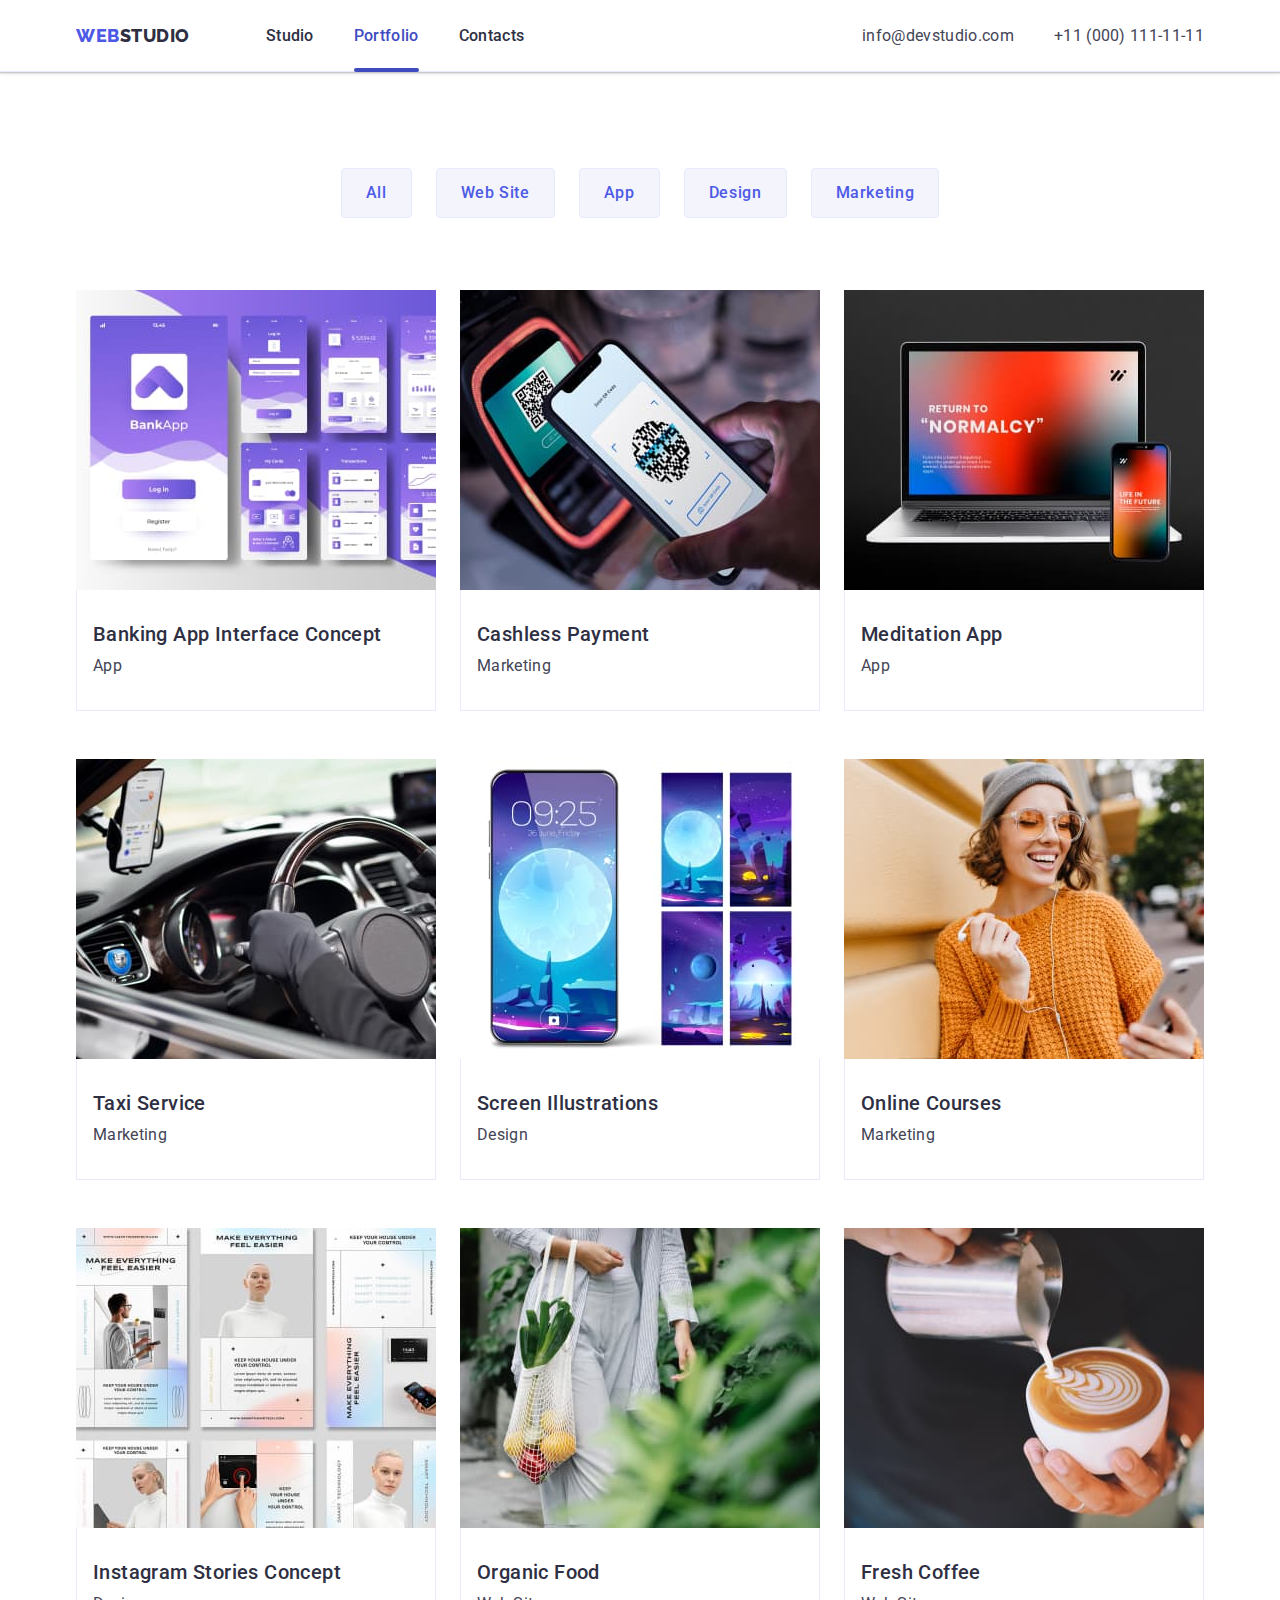
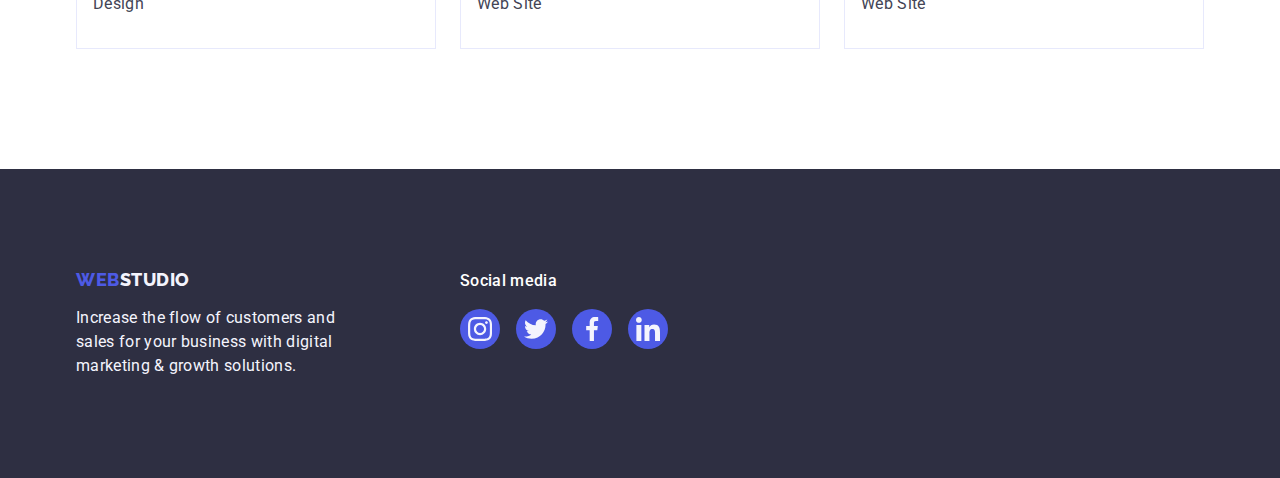
==== portfolio.html @ 0ed2af63 "Initial commit" ====
<!DOCTYPE html>
<html lang="en">
  <head>
    <meta charset="UTF-8" />
    <meta http-equiv="X-UA-Compatible" content="IE=edge" />
    <meta name="viewport" content="width=device-width, initial-scale=1.0" />
    <title>Portfolio</title>
    <link rel="preconnect" href="https://fonts.googleapis.com" />
    <link rel="preconnect" href="https://fonts.gstatic.com" crossorigin />
    <link
      href="https://fonts.googleapis.com/css2?family=Raleway:wght@800&family=Roboto:wght@400;500;700;900&display=swap"
      rel="stylesheet"
    />
    <link
      rel="stylesheet"
      href="https://cdn.jsdelivr.net/npm/modern-normalize@1.1.0/modern-normalize.min.css"
    />
    <link rel="stylesheet" href="./css/styles.css" />
  </head>
  <body>
    <!-- Head of site-->
    <header class="page-header">
      <div class="container page-header-container">
        <nav class="page-nav">
          <a class="logo-header link" href="./index.html"
            >Web<span class="accent-logo-header">Studio</span></a
          >
          <ul class="menu list">
            <li class="menu-item">
              <a class="menu-link link" href="./index.html">Studio</a>
            </li>
            <li class="menu-item">
              <a class="menu-link link line-header" href="./portfolio.html"
                >Portfolio</a
              >
            </li>
            <li class="menu-item">
              <a class="menu-link link" href="">Contacts</a>
            </li>
          </ul>
        </nav>
        <address class="contact-us list">
          <ul class="address-list list">
            <li>
              <a class="contact-us-link link" href="mailto:info@devstudio.com">
                info@devstudio.com</a
              >
            </li>
            <li>
              <a class="contact-us-link link" href="tel:+110001111111">
                +11 (000) 111-11-11</a
              >
            </li>
          </ul>
        </address>
      </div>
    </header>
    <main>
      <!-- Top line buttons -->
      <section class="section-portfolio">
        <div class="container">
          <h1 class="visually-hidden">Our jobs</h1>
          <ul class="top-line-buttons list">
            <li><button class="button-secondary" type="button">All</button></li>
            <li>
              <button class="button-secondary" type="button">Web Site</button>
            </li>
            <li><button class="button-secondary" type="button">App</button></li>
            <li>
              <button class="button-secondary" type="button">Design</button>
            </li>
            <li>
              <button class="button-secondary" type="button">Marketing</button>
            </li>
          </ul>

          <!-- Our jobs -->

          <ul class="our-jobs list">
            <li class="our-jobs-content">
              <a href class="our-jobs-link link">
                <div class="our-jobs-img-wrapper">
                  <img
                    src="./images/banking-app.jpg"
                    alt="Banking application"
                    width="360"
                  />
                  <p class="overlay">
                    14 Stylish and User-Friendly App Design Concepts · Task
                    Manager App · Calorie Tracker App · Exotic Fruit Ecommerce
                    App · Cloud Storage App
                  </p>
                </div>

                <div class="our-jobs-wrapper">
                  <h2 class="subtitle">Banking App Interface Concept</h2>
                  <p class="section-description">App</p>
                </div>
              </a>
            </li>

            <li class="our-jobs-content">
              <a href class="our-jobs-link link">
                <div class="our-jobs-img-wrapper">
                  <img
                    src="./images/cashless-payment.jpg"
                    alt="Payment via qr-code"
                    width="360"
                  />
                  <p class="overlay">
                    14 Stylish and User-Friendly App Design Concepts · Task
                    Manager App · Calorie Tracker App · Exotic Fruit Ecommerce
                    App · Cloud Storage App
                  </p>
                </div>

                <div class="our-jobs-wrapper">
                  <h2 class="subtitle">Cashless Payment</h2>
                  <p class="section-description">Marketing</p>
                </div>
              </a>
            </li>

            <li class="our-jobs-content">
              <a href class="our-jobs-link link">
                <div class="our-jobs-img-wrapper">
                  <img
                    src="./images/meditation-app.jpg"
                    alt="Laptop and phone"
                    width="360"
                  />
                  <p class="overlay">
                    14 Stylish and User-Friendly App Design Concepts · Task
                    Manager App · Calorie Tracker App · Exotic Fruit Ecommerce
                    App · Cloud Storage App
                  </p>
                </div>

                <div class="our-jobs-wrapper">
                  <h2 class="subtitle">Meditation App</h2>
                  <p class="section-description">App</p>
                </div>
              </a>
            </li>

            <li class="our-jobs-content">
              <a href class="our-jobs-link link">
                <div class="our-jobs-img-wrapper">
                  <img
                    src="./images/taxi-service.jpg"
                    alt="Hands on wheel and phone"
                    width="360"
                  />
                  <p class="overlay">
                    14 Stylish and User-Friendly App Design Concepts · Task
                    Manager App · Calorie Tracker App · Exotic Fruit Ecommerce
                    App · Cloud Storage App
                  </p>
                </div>
                <div class="our-jobs-wrapper">
                  <h2 class="subtitle">Taxi Service</h2>
                  <p class="section-description">Marketing</p>
                </div>
              </a>
            </li>

            <li class="our-jobs-content">
              <a href class="our-jobs-link link">
                <div class="our-jobs-img-wrapper">
                  <img
                    src="./images/screen-illustrations.jpg"
                    alt="Phone with screen wallpapers"
                    width="360"
                  />
                  <p class="overlay">
                    14 Stylish and User-Friendly App Design Concepts · Task
                    Manager App · Calorie Tracker App · Exotic Fruit Ecommerce
                    App · Cloud Storage App
                  </p>
                </div>
                <div class="our-jobs-wrapper">
                  <h2 class="subtitle">Screen Illustrations</h2>
                  <p class="section-description">Design</p>
                </div>
              </a>
            </li>

            <li class="our-jobs-content">
              <a href class="our-jobs-link link">
                <div class="our-jobs-img-wrapper">
                  <img
                    src="./images/online-courses.jpg"
                    alt="Girl with phone"
                    width="360"
                  />
                  <p class="overlay">
                    14 Stylish and User-Friendly App Design Concepts · Task
                    Manager App · Calorie Tracker App · Exotic Fruit Ecommerce
                    App · Cloud Storage App
                  </p>
                </div>
                <div class="our-jobs-wrapper">
                  <h2 class="subtitle">Online Courses</h2>
                  <p class="section-description">Marketing</p>
                </div>
              </a>
            </li>

            <li class="our-jobs-content">
              <a href class="our-jobs-link link">
                <div class="our-jobs-img-wrapper">
                  <img
                    src="./images/instagram-stories.jpg"
                    alt="Examples of stories design"
                    width="360"
                  />
                  <p class="overlay">
                    14 Stylish and User-Friendly App Design Concepts · Task
                    Manager App · Calorie Tracker App · Exotic Fruit Ecommerce
                    App · Cloud Storage App
                  </p>
                </div>
                <div class="our-jobs-wrapper">
                  <h2 class="subtitle">Instagram Stories Concept</h2>
                  <p class="section-description">Design</p>
                </div>
              </a>
            </li>

            <li class="our-jobs-content">
              <a href class="our-jobs-link link">
                <div class="our-jobs-img-wrapper">
                  <img
                    src="./images/organic-food.jpg"
                    alt="Girl with food in bag"
                    width="360"
                  />
                  <p class="overlay">
                    14 Stylish and User-Friendly App Design Concepts · Task
                    Manager App · Calorie Tracker App · Exotic Fruit Ecommerce
                    App · Cloud Storage App
                  </p>
                </div>

                <div class="our-jobs-wrapper">
                  <h2 class="subtitle">Organic Food</h2>
                  <p class="section-description">Web Site</p>
                </div>
              </a>
            </li>

            <li class="our-jobs-content">
              <a href class="our-jobs-link link">
                <div class="our-jobs-img-wrapper">
                  <img
                    src="./images/fresh-coffee.jpg"
                    alt="Cup of coffee"
                    width="360"
                  />
                  <p class="overlay">
                    14 Stylish and User-Friendly App Design Concepts · Task
                    Manager App · Calorie Tracker App · Exotic Fruit Ecommerce
                    App · Cloud Storage App
                  </p>
                </div>
                <div class="our-jobs-wrapper">
                  <h2 class="subtitle">Fresh Coffee</h2>
                  <p class="section-description">Web Site</p>
                </div>
              </a>
            </li>
          </ul>
        </div>
      </section>
    </main>

    <!--Footer(updated)-->
    <footer class="footer">
      <div class="container footer-content">
        <div class="logo-text">
          <a class="logo-footer link" href="./index.html"
            >Web<span class="accent-logo-footer">Studio</span></a
          >
          <p class="footer-description">
            Increase the flow of customers and sales for your business with
            digital marketing & growth solutions.
          </p>
        </div>

        <div class="social-media-footer">
          <p class="social-media-title">Social media</p>
          <ul class="social-list-footer list">
            <li class="social-list-item">
              <a href class="social-list-link footer-accent"
                ><svg class="social-list-icon" width="24" height="24">
                  <use href="./images/icon.svg#icon-instagram"></use>
                </svg>
              </a>
            </li>
            <li class="social-list-item">
              <a href class="social-list-link footer-accent"
                ><svg class="social-list-icon" width="24" height="24">
                  <use href="./images/icon.svg#icon-twitter"></use>
                </svg>
              </a>
            </li>
            <li class="social-list-item">
              <a href class="social-list-link footer-accent"
                ><svg class="social-list-icon" width="24" height="24">
                  <use href="./images/icon.svg#icon-facebook"></use>
                </svg>
              </a>
            </li>
            <li class="social-list-item">
              <a href class="social-list-link footer-accent"
                ><svg class="social-list-icon" width="24" height="24">
                  <use href="./images/icon.svg#icon-linkedin"></use>
                </svg>
              </a>
            </li>
          </ul>
        </div>
      </div>
    </footer>
  </body>
</html>
---- css/styles.css ----
:root {
  --primary-font: 'Roboto', sans-serif;
  --secondary-font: 'Raleway', sans-serif;
  --accent-color: #404bbf;

  --primary-text-color: #434455;
  --secondary-text-color: #2e2f42;
  --primary-white-color: #ffffff;
  --secondary-accent-color: #4d5ae5;
  --background-color: #f4f4fd;
  --background-color-hero: rgba(46, 47, 66, 0.7);
  --background-color-backdrop: rgba(46, 47, 66, 0.4);
  --border-color: #e7e9fc;
  --accent-green-color: #31d0aa;
  --customer-icon-color: #afb1b8;
  --transition-dur-and-func: 250ms cubic-bezier(0.4, 0, 0.2, 1);
}
h1,
h2,
h3,
h4,
p {
  margin-top: 0;
  margin-bottom: 0;
}

ul,
ol {
  margin-top: 0;
  margin-bottom: 0;
  padding-left: 0;
}

img {
  display: block;
  max-width: 100%;
}

button {
  cursor: pointer;
}
.list {
  list-style: none;
}
.link {
  text-decoration: none;
}

body {
  font-family: var(--primary-font);
  font-size: 16px;
  color: var(--primary-text-color);
  background-color: var(--primary-white-color);
}

.section {
  padding-top: 120px;
  padding-bottom: 120px;
}

.container {
  width: 1158px;
  margin-left: auto;
  margin-right: auto;
  padding-left: 15px;
  padding-right: 15px;
}

.visually-hidden {
  position: absolute;
  width: 1px;
  height: 1px;
  margin: -1px;
  border: 0;
  padding: 0;

  white-space: nowrap;
  clip-path: inset(100%);
  clip: rect(0 0 0 0);
  overflow: hidden;
}

/*-------------------- COMPONENTS--------------- */
.subtitle {
  margin-bottom: 8px;
  font-weight: 500;
  font-size: 20px;
  line-height: 1.2;

  letter-spacing: 0.02em;
  color: var(--secondary-text-color);
}

.section-description {
  line-height: 1.5;

  letter-spacing: 0.02em;
}

.button-primary {
  display: block;
  margin: auto;

  padding-top: 16px;
  padding-bottom: 16px;
  padding-left: 32px;
  padding-right: 32px;
  border-radius: 4px;
  min-width: 169px;
  height: 56px;
  font-family: inherit;
  font-size: 16px;
  font-weight: 500;
  line-height: 1.5;
  border: none;

  letter-spacing: 0.04em;

  color: var(--primary-white-color);
  background: var(--secondary-accent-color);
  box-shadow: 0px 4px 4px rgba(0, 0, 0, 0.15);
  transition: background-color var(--transition-dur-and-func);
}
.button-primary:hover,
.button-primary:focus {
  background-color: var(--accent-color);
}
.button-secondary {
  padding-top: 12px;
  padding-bottom: 12px;
  padding-left: 24px;
  padding-right: 24px;
  border: 1px solid var(--border-color);
  border-radius: 4px;
  font-family: inherit;
  font-size: 16px;
  font-weight: 500;
  line-height: 1.5;

  display: flex;
  align-items: center;
  text-align: center;
  letter-spacing: 0.04em;

  color: var(--secondary-accent-color);
  background: var(--background-color);
  transition: color var(--transition-dur-and-func),
    background-color var(--transition-dur-and-func),
    border var(--transition-dur-and-func),
    box-shadow var(--transition-dur-and-func);
}
.button-secondary:hover,
.button-secondary:focus {
  color: var(--primary-white-color);
  background-color: var(--accent-color);
  border: 1px solid transparent;
  box-shadow: 0px 3px 1px rgba(0, 0, 0, 0.1), 0px 2px 1px rgba(0, 0, 0, 0.08),
    0px 2px 2px rgba(0, 0, 0, 0.12);
}

.content {
  background-color: var(--primary-white-color);
}

/*-------------------- /COMPONENTS--------------- */
/*------------------ HEADER--------------- */
.page-header {
  padding-top: 23.5px;
  padding-bottom: 23.5px;
  border-bottom: 1px solid var(--border-color);
  box-shadow: 0px 2px 1px rgba(46, 47, 66, 0.08),
    0px 1px 1px rgba(46, 47, 66, 0.16), 0px 1px 6px rgba(46, 47, 66, 0.08);
}

.page-header-container {
  display: flex;
  align-items: center;
}
.page-nav {
  display: flex;
  align-items: center;
  margin-right: auto;
}
.menu {
  display: flex;
  align-items: center;
}
.menu-item:not(:last-child) {
  margin-right: 40px;
}

.menu-link {
  padding: 24px 0;
  font-weight: 500;
  line-height: 1.5;
  letter-spacing: 0.02em;

  color: var(--secondary-text-color);
  transition: color var(--transition-dur-and-func);
}

.menu-link:hover,
.menu-link:focus {
  color: var(--accent-color);
}

.line-header {
  position: relative;
  color: var(--accent-color);
}

.line-header::after {
  position: absolute;
  left: 0;
  bottom: -3px;
  display: block;
  width: 100%;
  height: 4px;
  border-radius: 2px;
  background-color: var(--accent-color);
  content: '';
}

.logo-header {
  margin-right: 76px;
  font-family: var(--secondary-font);
  font-weight: 800;
  font-size: 18px;
  line-height: 1.17;

  display: flex;
  align-items: center;
  letter-spacing: 0.03em;
  text-transform: uppercase;

  color: var(--secondary-accent-color);
}

.accent-logo-header {
  color: var(--secondary-text-color);
}

.address-list {
  display: flex;
  align-items: center;
  gap: 40px;
}
.contact-us {
  font-style: normal;
}

.contact-us-link {
  line-height: 1.5;
  letter-spacing: 0.02em;
  color: var(--primary-text-color);
  transition: color var(--transition-dur-and-func);
}

.contact-us-link:hover,
.contact-us-link:focus {
  color: var(--accent-color);
}

/*------------------ /HEADER--------------- */

/*-------------------- HERO--------------- */

.hero {
  padding-top: 188px;
  padding-bottom: 188px;
  background-image: linear-gradient(
      rgba(46, 47, 66, 0.7),
      rgba(46, 47, 66, 0.7)
    ),
    url(../images/bg.jpg);
  background-size: cover;
  background-color: var(--background-color-hero);
  background-repeat: no-repeat;
  background-position: center;
  max-width: 1440px;
  height: 600px;
  margin: auto;
}

.hero-title {
  margin: 0 auto 48px;
  max-width: 496px;
  font-weight: 700;
  font-size: 56px;
  line-height: 1.07;

  letter-spacing: 0.02em;

  color: var(--primary-white-color);
}

/*-------------------- /HERO--------------- */
/*-------------------- FEATURES--------------- */

.features-list {
  display: flex;
  gap: 24px;
}
.feature-content {
  flex-basis: calc((100% - 72px) / 4);
}
.feature-list-icon {
  display: flex;
  justify-content: center;
  align-items: center;
  width: 264px;
  height: 112px;
  margin-bottom: 8px;
  border-radius: 4px;
  background-color: var(--background-color);
}

/*-------------------- /FEATURES--------------- */

/*-------------------- WHAT ARE WE DOING--------------- */

.work {
  padding-top: 0;
}

.section-title {
  font-weight: 700;
  font-size: 36px;
  line-height: 1.1;

  text-align: center;
  letter-spacing: 0.02em;
  text-transform: capitalize;
  margin-bottom: 72px;

  color: var(--secondary-text-color);
}
.examples-content {
  display: flex;
  gap: 24px;
}
.pictures {
  flex-basis: calc((100% - 48px) / 3);
}

/*-------------------- /WHAT ARE WE DOING--------------- */

/*-------------------- OUR TEAM--------------- */

.our-team {
  background-color: var(--background-color);
}
.employees {
  display: flex;
  flex-wrap: wrap;
  gap: 24px;
  justify-content: center;
}
.content {
  flex-basis: calc((100% - 72px) / 4);
  box-shadow: 0px 2px 1px rgba(46, 47, 66, 0.08),
    0px 1px 1px rgba(46, 47, 66, 0.16), 0px 1px 6px rgba(46, 47, 66, 0.08);
  border-radius: 0px 0px 4px 4px;
}
.employees-wrapper {
  padding: 32px 0;
}
.name-surname {
  text-align: center;
}
.position {
  text-align: center;
  margin-bottom: 8px;
}
.social-list {
  display: flex;
  justify-content: center;
  gap: 24px;
}
.social-list-link {
  display: flex;
  justify-content: center;
  align-items: center;
  width: 40px;
  height: 40px;
  border-radius: 50%;
  background-color: var(--secondary-accent-color);
  transition: background-color var(--transition-dur-and-func);
}
.social-list-link:hover,
.social-list-link:focus {
  background-color: var(--accent-color);
}

.social-list-icon {
  fill: var(--background-color);
}
/*-------------------- /OUR TEAM--------------- */

/*-------------------- CUSTOMERS--------------- */
.customers-list {
  display: flex;
  flex-wrap: wrap;
  justify-content: center;
  gap: 24px;
}

.customer-link {
  display: flex;
  justify-content: center;
  align-items: center;
  width: 168px;
  height: 88px;
  border-radius: 4px;
  border: 1px solid currentColor;
  color: #8e8f99;
  transition: color var(--transition-dur-and-func);
}

.customer-link:hover,
.customer-link:focus {
  color: var(--accent-color);
}

.customer-icon {
  fill: currentColor;
  transition: fill var(--transition-dur-and-func);
}

/*-------------------- /CUSTOMERS--------------- */

/*-------------------- OUR JOBS--------------- */
.section-portfolio {
  padding-top: 96px;
  padding-bottom: 120px;
}

.top-line-buttons {
  display: flex;
  flex-direction: row;
  margin-bottom: 72px;
  justify-content: center;
  gap: 24px;
}

.our-jobs {
  display: flex;
  flex-wrap: wrap;
  column-gap: 24px;
  row-gap: 48px;
}

.our-jobs-content {
  flex-basis: calc((100% - 48px) / 3);
}

.our-jobs-link:hover .overlay,
.our-jobs-link:focus .overlay {
  transform: translate(0, 0);
}

.our-jobs-link {
  display: block;
  color: inherit;
  transition: box-shadow var(--transition-dur-and-func);
}
.our-jobs-link:hover,
.our-jobs-link:focus {
  box-shadow: 0px 1px 6px rgba(46, 47, 66, 0.08),
    0px 1px 1px rgba(46, 47, 66, 0.16), 0px 2px 1px rgba(46, 47, 66, 0.08);
}

.our-jobs-wrapper {
  border: 1px solid var(--border-color);
  border-top: none;
  padding-top: 32px;
  padding-bottom: 32px;
  padding-left: 16px;
  padding-right: 16px;
}

.our-jobs-img-wrapper {
  position: relative;
  overflow: hidden;
}

.overlay {
  position: absolute;
  left: 0;
  top: 0;
  width: 100%;
  height: 100%;
  overflow: auto;
  transform: translate(0, 100%);
  transition: transform var(--transition-dur-and-func);

  padding-top: 40px;
  padding-left: 32px;
  padding-right: 32px;

  color: var(--background-color);
  background-color: var(--secondary-accent-color);
  line-height: 1.5;
  letter-spacing: 0.02em;
}

/*-------------------- /OUR JOBS--------------- */

/*-------------------- FOOTER--------------- */

.footer {
  padding-top: 100px;
  padding-bottom: 100px;

  background-color: var(--secondary-text-color);
}

.logo-text {
  margin-right: 120px;
}

.logo-footer {
  display: inline-block;
  margin-bottom: 16px;
  font-family: var(--secondary-font);
  font-style: normal;
  font-weight: 800;
  font-size: 18px;
  line-height: 1.17;

  align-items: center;
  letter-spacing: 0.03em;
  text-transform: uppercase;

  color: var(--secondary-accent-color);
}
.footer-description {
  width: 264px;
  line-height: 1.5;

  letter-spacing: 0.02em;

  color: var(--background-color);
}
.accent-logo-footer {
  color: var(--background-color);
}

.social-media-title {
  margin-bottom: 16px;
  font-weight: 500;
  line-height: 1.5;
  letter-spacing: 0.02em;
  color: var(--primary-white-color);
}
.footer-content {
  display: flex;
}
.social-list-footer {
  display: flex;
  gap: 16px;
}

.footer-accent:hover,
.footer-accent:focus {
  background-color: var(--accent-green-color);
}

/*-------------------- /FOOTER--------------- */

/*-------------------- BACKDROP --------------- */
.backdrop {
  position: fixed;
  z-index: 100;
  top: 0;
  left: 0;
  width: 100%;
  height: 100%;
  background-color: var(--background-color-backdrop);
  transition: opacity var(--transition-dur-and-func),
    visibility var(--transition-dur-and-func);
}

.backdrop.is-hidden {
  opacity: 0;
  visibility: hidden;
  pointer-events: none;
}

.modal {
  position: absolute;
  top: 50%;
  left: 50%;
  transform: translate(-50%, -50%);
  width: 408px;
  height: 576px;
  background-color: rgba(252, 252, 252, 1);
  border-radius: 4px;
  box-shadow: 0px 1px 1px rgba(0, 0, 0, 0.14), 0px 1px 3px rgba(0, 0, 0, 0.12),
    0px 2px 1px rgba(0, 0, 0, 0.2);
}
.modal-close-btn {
  position: absolute;
  top: 24px;
  right: 24px;

  display: flex;
  justify-content: center;
  align-items: center;
  width: 24px;
  height: 24px;
  border-radius: 50%;
  background-color: var(--border-color);
  padding: 0;
  border: 1px solid rgba(0, 0, 0, 0.1);
  transition: border-color var(--transition-dur-and-func),
    background-color var(--transition-dur-and-func);
}
.modal-close-btn:hover,
.modal-close-btn:focus {
  border-color: var(--accent-color);
  background-color: var(--accent-color);
}
.modal-close-btn-icon {
  transition: fill var(--transition-dur-and-func);
}
.modal-close-btn:hover .modal-close-btn-icon,
.modal-close-btn:focus .modal-close-btn-icon {
  fill: var(--primary-white-color);
}

/*-------------------- /BACKDROP --------------- */
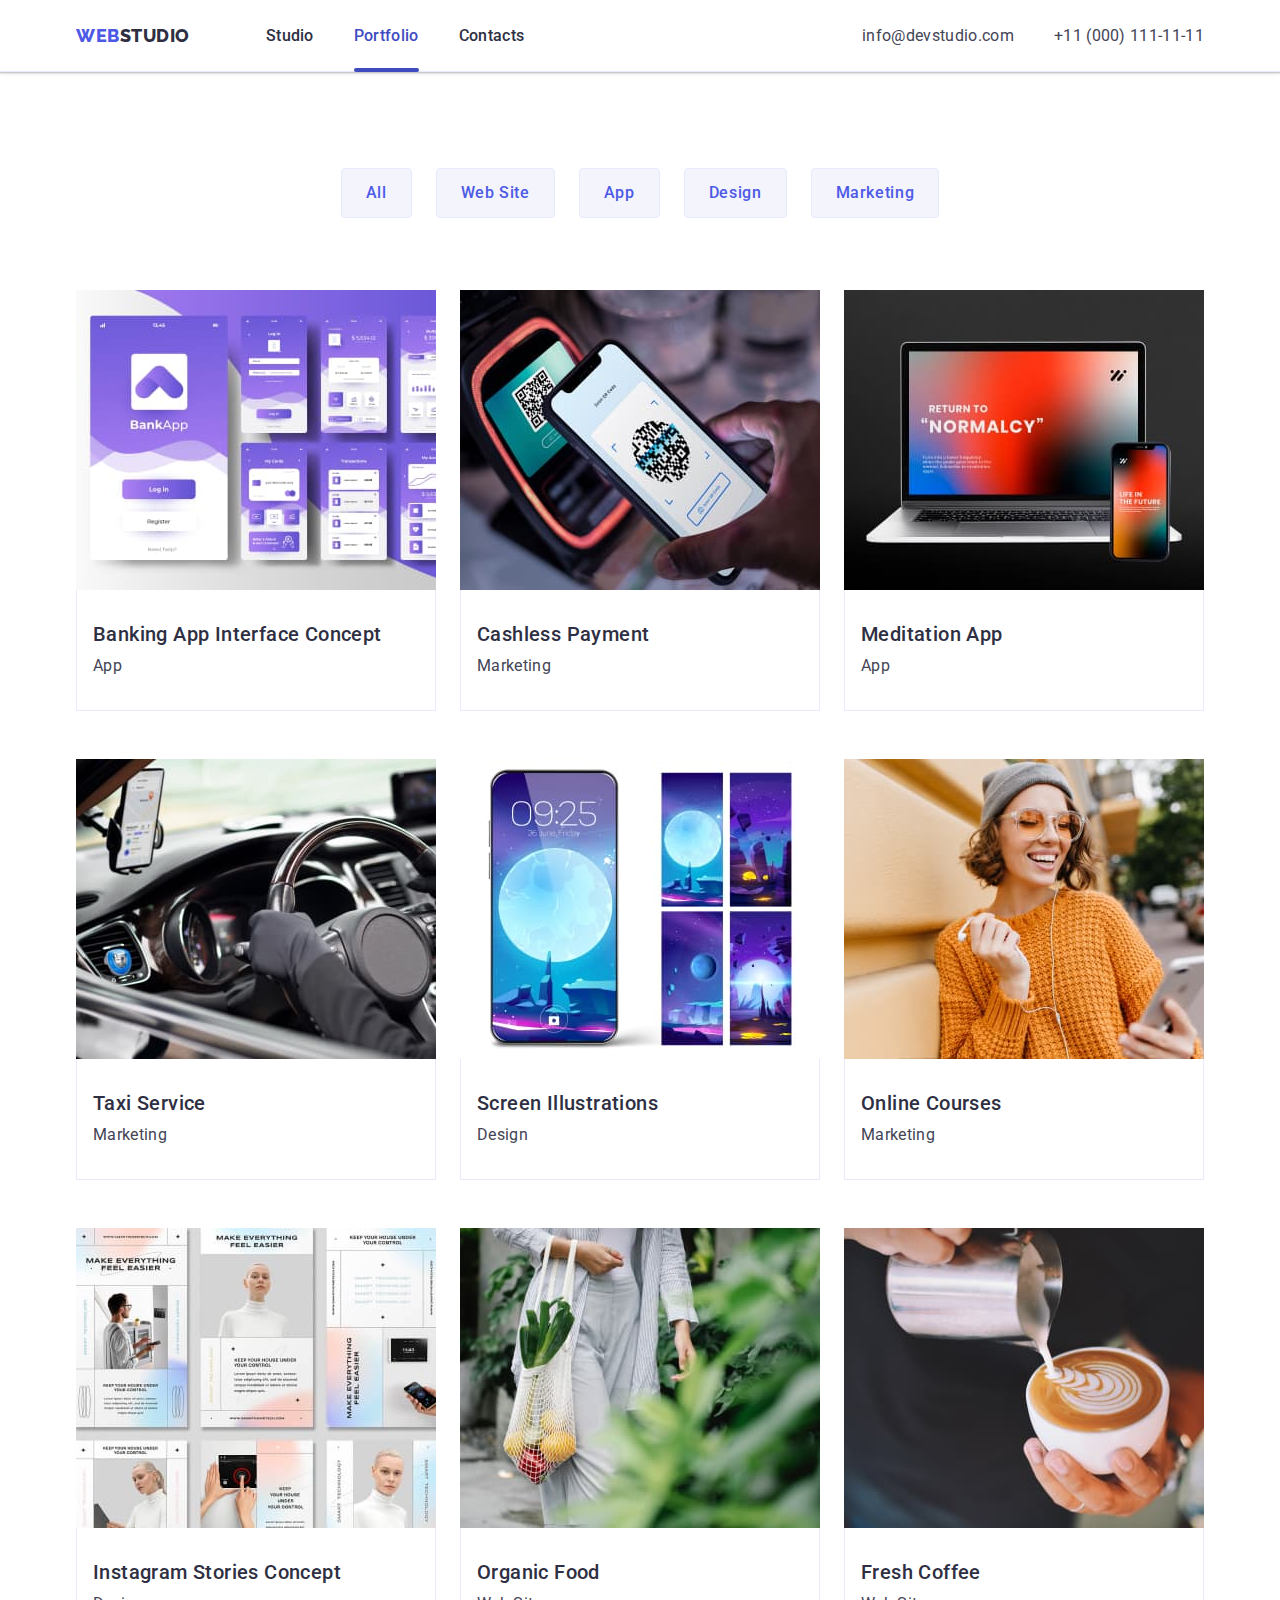
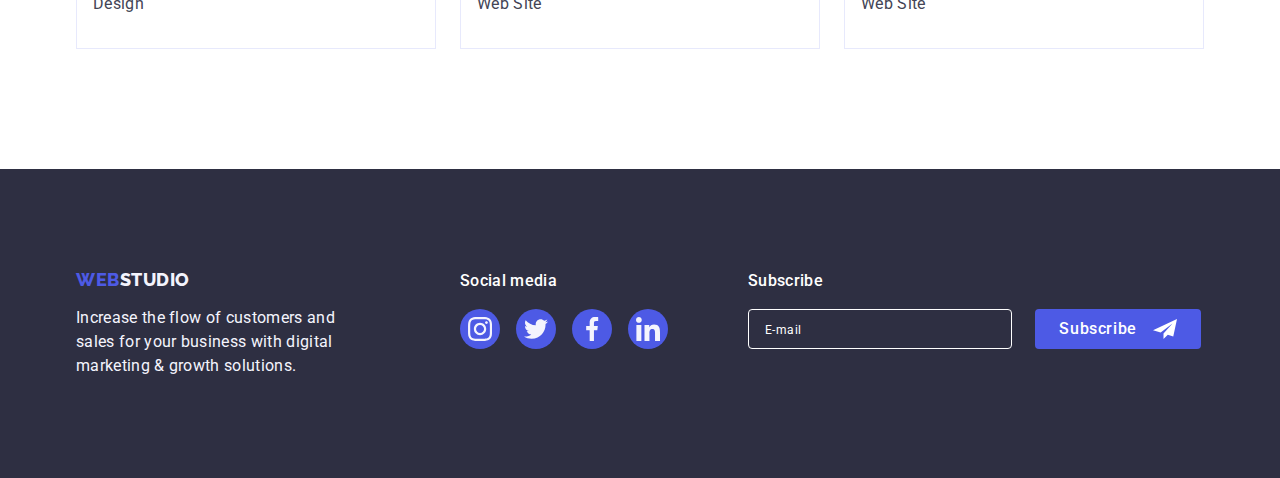
==== commit 1af835fe: "update" ====
--- a/portfolio.html
+++ b/portfolio.html
@@ -274,7 +274,7 @@
       </section>
     </main>
 
-    <!--Footer(updated)-->
+    <!--Footer-->
     <footer class="footer">
       <div class="container footer-content">
         <div class="logo-text">
@@ -320,6 +320,25 @@
             </li>
           </ul>
         </div>
+        <form class="footer-subscribe">
+          <p class="footer-subscribe-description">Subscribe</p>
+          <div class="footer-subscribe-wrapper">
+            <label class="footer-subscribe-field"
+              ><input
+                type="email"
+                name="email"
+                class="footer-form-input"
+                placeholder="E-mail"
+                required
+            /></label>
+            <button type="submit" class="footer-subscribe-btn">
+              Subscribe
+              <svg class="footer-subscreibe-btn-icon" width="24" height="24">
+                <use href="./images/icon.svg#icon-subscribe-icon"></use>
+              </svg>
+            </button>
+          </div>
+        </form>
       </div>
     </footer>
   </body>
--- a/css/styles.css
+++ b/css/styles.css
@@ -546,6 +546,10 @@
   color: var(--background-color);
 }
 
+.social-media-footer {
+  margin-right: 80px;
+}
+
 .social-media-title {
   margin-bottom: 16px;
   font-weight: 500;
@@ -564,6 +568,68 @@
 .footer-accent:hover,
 .footer-accent:focus {
   background-color: var(--accent-green-color);
+}
+.footer-subscribe-description {
+  margin-bottom: 16px;
+  font-weight: 500;
+  line-height: 1.5;
+  letter-spacing: 0.02em;
+  color: var(--primary-white-color);
+}
+.footer-subscribe-wrapper {
+  display: flex;
+  width: 453px;
+  justify-content: space-between;
+}
+.footer-form-input {
+  font-size: 16px;
+
+  padding-left: 16px;
+  align-items: center;
+  width: 264px;
+  height: 40px;
+  border: 1px solid var(--primary-white-color);
+  border-radius: 4px;
+  color: var(--primary-white-color);
+  background-color: var(--secondary-text-color);
+}
+.footer-form-input::placeholder {
+  font-size: 12px;
+  font-weight: 400;
+  line-height: 2;
+  letter-spacing: 0.04em;
+  color: var(--primary-white-color);
+}
+
+.footer-subscribe-btn {
+  padding-top: 8px;
+  padding-bottom: 8px;
+  padding-left: 24px;
+  padding-right: 24px;
+  gap: 16px;
+  border: none;
+  border-radius: 4px;
+  font-family: inherit;
+  font-size: 16px;
+  font-weight: 500;
+  line-height: 1.5;
+
+  display: flex;
+  align-items: center;
+  text-align: center;
+  letter-spacing: 0.04em;
+
+  color: var(--primary-white-color);
+  background: var(--secondary-accent-color);
+  transition: background-color var(--transition-dur-and-func);
+}
+
+.footer-subscribe-btn:hover,
+.footer-subscribe-btn:focus {
+  background-color: var(--accent-green-color);
+}
+.footer-subscreibe-btn-icon {
+  fill: var(--primary-white-color);
 }
 
 /*-------------------- /FOOTER--------------- */
@@ -587,6 +653,10 @@
   pointer-events: none;
 }
 
+/*-------------------- /BACKDROP --------------- */
+
+/*-------------------- MODAL WINDOW --------------- */
+
 .modal {
   position: absolute;
   top: 50%;
@@ -598,6 +668,10 @@
   border-radius: 4px;
   box-shadow: 0px 1px 1px rgba(0, 0, 0, 0.14), 0px 1px 3px rgba(0, 0, 0, 0.12),
     0px 2px 1px rgba(0, 0, 0, 0.2);
+  padding-top: 72px;
+  padding-bottom: 24px;
+  padding-left: 24px;
+  padding-right: 24px;
 }
 .modal-close-btn {
   position: absolute;
@@ -628,5 +702,143 @@
 .modal-close-btn:focus .modal-close-btn-icon {
   fill: var(--primary-white-color);
 }
-
-/*-------------------- /BACKDROP --------------- */
+/*-------------------- /MODAL WINDOW --------------- */
+
+/*-------------------- MODAL FORM ------------------ */
+
+.modal-form {
+  display: flex;
+  flex-direction: column;
+}
+.modal-form-text {
+  margin-bottom: 16px;
+  font-size: 16px;
+  font-weight: 500;
+  line-height: 1.5;
+  letter-spacing: 0.02em;
+  color: var(--secondary-text-color);
+}
+
+.modal-form-input {
+  width: 100%;
+  height: 40px;
+  border-radius: 4px;
+  border: 1px solid var(--background-color-backdrop);
+  padding-left: 34px;
+
+  font-size: 18px;
+  line-height: 1.17;
+  letter-spacing: 0.04em;
+  color: var(--secondary-text-color);
+  transition: border-color var(--transition-dur-and-func);
+}
+.modal-form-input:focus {
+  outline: none;
+  border-color: var(--accent-color);
+}
+.modal-form-field {
+  margin-bottom: 8px;
+}
+
+.modal-form-input-wrapper {
+  display: block;
+  position: relative;
+}
+.modal-form-input-desc {
+  display: block;
+  font-size: 12px;
+  font-weight: 400;
+  line-height: 1.17;
+  letter-spacing: 0.04em;
+  color: #8e8f99;
+  margin-bottom: 4px;
+}
+.modal-form-input-icon {
+  position: absolute;
+  top: 50%;
+  left: 16px;
+  transform: translateY(-50%);
+  transition: fill var(--transition-dur-and-func);
+}
+.modal-form-input:focus + .modal-form-input-icon {
+  fill: var(--accent-color);
+}
+
+.modal-form-message {
+  resize: none;
+  width: 100%;
+  height: 120px;
+  padding: 8px 16px;
+  border-radius: 4px;
+  transition: border-color var(--transition-dur-and-func);
+}
+.modal-form-message:focus {
+  outline: none;
+  border-color: var(--accent-color);
+}
+.modal-form-message::placeholder {
+  font-size: 12px;
+  line-height: 1.17;
+  letter-spacing: 0.04em;
+  color: var(--background-color-backdrop);
+}
+
+.modal-form-check-desc {
+  display: flex;
+  align-items: center;
+  margin-bottom: 24px;
+  font-size: 12px;
+  line-height: 1.17;
+  letter-spacing: 0.04em;
+  color: rgba(142, 143, 153, 1);
+}
+
+.modal-form-check-desc::before {
+  display: block;
+  content: '';
+  width: 16px;
+  height: 16px;
+  border: 1px solid var(--background-color-backdrop);
+  border-radius: 2px;
+  cursor: pointer;
+  margin-right: 8px;
+}
+.modal-form-check:checked + .modal-form-check-desc::before {
+  background-color: var(--accent-color);
+  background-image: url(../images/checkbox.svg);
+  background-repeat: no-repeat;
+  background-position: center;
+}
+.modal-form-check:focus + .modal-form-check-desc::before {
+  outline: 1px solid var(--accent-color);
+}
+.modal-form-submit {
+  display: block;
+  margin: auto;
+
+  padding-top: 16px;
+  padding-bottom: 16px;
+  padding-left: 32px;
+  padding-right: 32px;
+  border-radius: 4px;
+  min-width: 169px;
+  height: 56px;
+  font-family: inherit;
+  font-size: 16px;
+  font-weight: 500;
+  line-height: 1.5;
+  border: none;
+
+  letter-spacing: 0.04em;
+
+  color: var(--primary-white-color);
+  background: var(--secondary-accent-color);
+  box-shadow: 0px 4px 4px rgba(0, 0, 0, 0.15);
+  transition: background-color var(--transition-dur-and-func);
+}
+.modal-form-submit:hover,
+.modal-form-submit:focus {
+  background-color: var(--accent-color);
+}
+
+/*-------------------- /MODAL FORM ----------------- */
